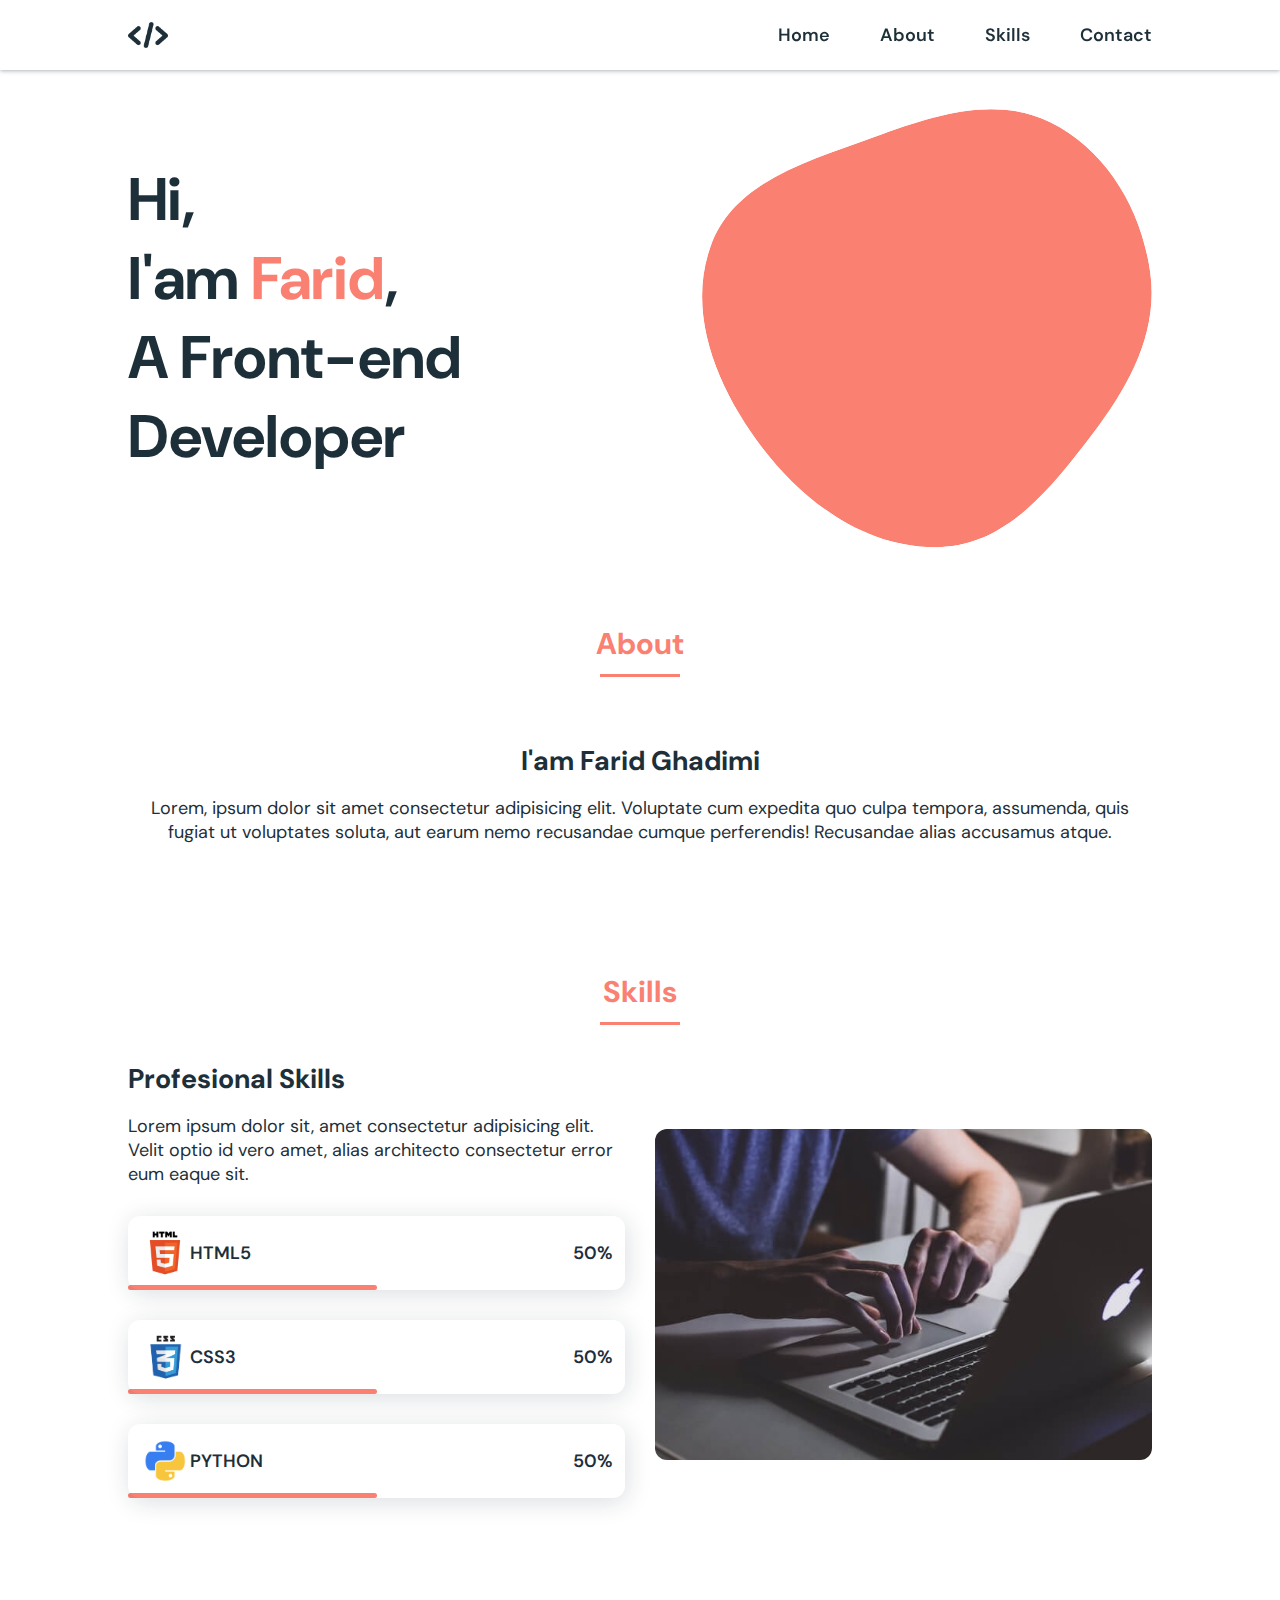
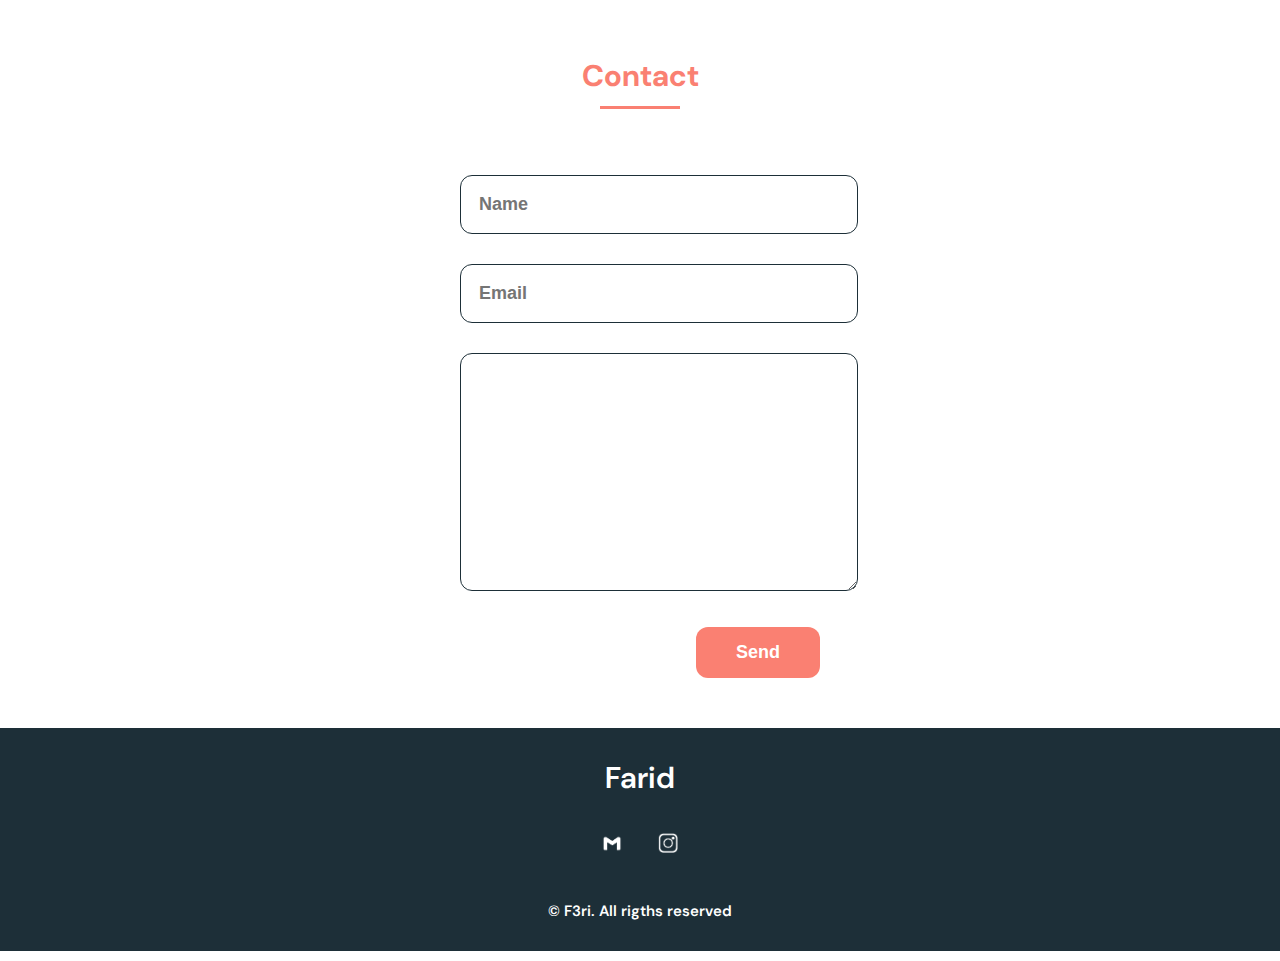
==== HTML.html @ ba0132e1 "reincarnated" ====
<!DOCTYPE html>
<html lang="en">
    <head>
        <meta charset="UTF-8">
        <meta name="viewport" content="width=device-width, initial-scale=1.0">
        <link rel="stylesheet" href="./CSS.css">
        <title>Personal Resume</title>
    </head>
    <body>
        <header class="l-header">
            <nav class="nav bd-grid">
                <div>
                    <img src="./Images/coding icon.png" width="40px" height="30px">
                </div>

                <div class="nav__menu" id="nav-menu">
                    <ul class="nav__list">
                        <li class="nav__item"><a href="#home" class="nav__link active-link">Home</a></li>
                        <li class="nav__item"><a href="#about" class="nav__link">About</a></li>
                        <li class="nav__item"><a href="#skills" class="nav__link">Skills</a></li>
                        <li class="nav__item"><a href="#contact" class="nav__link">Contact</a></li>
                    </ul>
                </div>
                <div class="nav__toggle" id="nav-toggle">
                    <img src="./Images/HTML logo.png">
                    <button class="nav__toggle">Menu</button>
                </div>
            </nav>
        </header>

        <main class="l-main">
            <section class="home bd-grid" id="home">
                <div class="home__data">
                    <h1 class="home__title">Hi,<br>I'am <span class="home__title__color">Farid</span>,<br> A Front-end<br> Developer</h1>
                <div class="home__img">
                    <svg class="home__blob" viewBox="0 0 479 467" xmlns="http://www.w3.org/2000/svg" xmlns:xlink="http://www.w3.org/1999/xlink">
                        <mask id="mask0" mask-type="alpha">
                            <path d="M9.19024 145.964C34.0253 76.5814 114.865 54.7299 184.111 29.4823C245.804 6.98884 311.86 -14.9503 370.735 14.143C431.207 44.026 467.948 107.508 477.191 174.311C485.897 237.229 454.931 294.377 416.506 344.954C373.74 401.245 326.068 462.801 255.442 466.189C179.416 469.835 111.552 422.137 65.1576 361.805C17.4835 299.81 -17.1617 219.583 9.19024 145.964Z"/>
                        </mask>
                        <g mask="url(#mask0)">
                            <path d="M9.19024 145.964C34.0253 76.5814 114.865 54.7299 184.111 29.4823C245.804 6.98884 311.86 -14.9503 370.735 14.143C431.207 44.026 467.948 107.508 477.191 174.311C485.897 237.229 454.931 294.377 416.506 344.954C373.74 401.245 326.068 462.801 255.442 466.189C179.416 469.835 111.552 422.137 65.1576 361.805C17.4835 299.81 -17.1617 219.583 9.19024 145.964Z"/>
                            <image class="home__blob-img" x="85" y="-10" href="./Images/IMG_1759 copy.png"/>
                        </g>
                    </svg>
                </div>
            </section>


            <section class="about section " id="about">
                <h2 class="section-title">About</h2>

                <div class="about__container bd-grid">
                    
                    <div>
                        <h2 class="about__subtitle">I'am Farid Ghadimi</h2>
                        <p class="about__text">Lorem, ipsum dolor sit amet consectetur adipisicing elit. Voluptate cum expedita quo culpa tempora, assumenda, quis fugiat ut voluptates soluta, aut earum nemo recusandae cumque perferendis! Recusandae alias accusamus atque.</p>           
                    </div>                                   
                </div>
            </section>


            <section class="skills section" id="skills">
                <h2 class="section-title">Skills</h2>

                <div class="skills__container bd-grid">          
                    <div>
                        <h2 class="skills__subtitle">Profesional Skills</h2>
                        <p class="skills__text">Lorem ipsum dolor sit, amet consectetur adipisicing elit. Velit optio id vero amet, alias architecto consectetur error eum eaque sit.</p>
                        <div class="skills__data">
                            <div class="skills__names">
                                <i class="skills__img"><img src="./Images/HTML logo.png"></i>
                                <span class="skills__name">HTML5</span>
                            </div>
                            <div class="skills__bar skills__html">

                            </div>
                            <div>
                                <span class="skills__percentage">50%</span>
                            </div>
                        </div>
                        <div class="skills__data">
                            <div class="skills__names">
                                <i class=skills__img><img src="./Images/CSS logo.png"></i>
                                <span class="skills__name">CSS3</span>
                            </div>
                            <div class="skills__bar skills__css">
                                
                            </div>
                            <div>
                                <span class="skills__percentage">50%</span>
                            </div>
                        </div>
                        <div class="skills__data">
                            <div class="skills__names">
                                <i class=skills__img><img src="./Images/Python logo.png"></i>
                                <span class="skills__name">PYTHON</span>
                            </div>
                            <div class="skills__bar skills__py">
                                
                            </div>
                            <div>
                                <span class="skills__percentage">50%</span>
                            </div>
                        </div>
                        
                    </div>
                    
                    <div>              
                        <img src="./Images/work3.jpg" alt="" class="skills__pic">
                    </div>
                </div>
            </section>


            <section class="contact section" id="contact">
                <h2 class="section-title">Contact</h2>

                <div class="contact__container bd-grid">
                    <form action="" class="contact__form">
                        <input type="text" placeholder="Name" class="contact__input">
                        <input type="mail" placeholder="Email" class="contact__input">
                        <textarea name="" id="" cols="0" rows="10" class="contact__input"></textarea>
                        <input type="button" value="Send" class="contact__button button">
                    </form>
                </div>
            </section>
        </main>

        <footer class="footer">
            <p class="footer__title">Farid</p>
            <div class="footer__social">
                <a href="mailto:f3ri.f3nix@gmail.com" class="footer__social__icon"><img src="./Images/Gmail logo.png"></a>
                <a href="https://www.instagram.com/justsomemovieshots?igsh=OGtpeDN1bjRzYXNj&utm_source=qr" class="footer__social__icon"><img src="./Images/Instagram logo.png"></a>
            </div>
            <p class="footer__copy">&copy; F3ri. All rigths reserved</p>
        </footer>
    </body>
</html>
---- CSS.css ----
@import url('https://fonts.googleapis.com/css2?family=DM+Sans:ital,opsz,wght@0,9..40,100..1000;1,9..40,100..1000&display=swap');
:root {
  --header-height: 50px;
  --first-color: salmon;
  --second-color: rgb(29, 47, 56);
  --body-font: "DM Sans";
  --big-font-size: 30px;
  --h2-font-size: 20px;
  --normal-font-size: 18px;
  --smaller-font-size: 15px;
  --mf-1: 18px;
  --mf-2: 30px;
  --mf-3: 40px;
  --mf-4: 50px;
  --z-back: -1;
  --z-fixed: 100;
}
@media screen and (min-width: 968px) {
  :root {
    --big-font-size: 60px;
    --h2-font-size: 30px;
  }
}

html {
  scroll-behavior: smooth;
}

body {
  margin: var(--header-height) 0 0 0;
  font-family: var(--body-font);
  font-size: var(--normal-font-size);
  color: var(--second-color);
}

h1, h2, p {
  margin: 0;
}

ul {
  list-style: none;
}

a {
  text-decoration: none;
}

img {
  max-width: 100%;
  height: auto;
  display: block;
}

.section-title {
  position: relative;
  font-size: var(--h2-font-size);
  color: var(--first-color);
  margin-top: var(--mf-1);
  margin-bottom: var(--mf-2);
  text-align: center;
}
.section-title::after {
  position: absolute;
  content: "";
  width: 64px;
  height: 3px;
  left: 0;
  right: 0;
  margin: auto;
  top: 30px;
  background-color: var(--first-color);
}

.section {
  padding-top: 50px;
  padding-bottom: 30px;
}

.bd-grid {
  max-width: 1024px;
  display: grid;
  margin-left: var(--mf-1);
  margin-right: var(--mf-2);
}

.l-header {
  width: 100%;
  position: fixed;
  top: 0;
  left: 0;
  z-index: var(--z-fixed);
  background-color: #fff;
  box-shadow: 0 1px 4px rgba(29, 47, 56, 0.35);
}

.nav {
  height: var(--header-height);
  display: flex;
  justify-content: space-between;
  align-items: center;
  font-weight: 600;
}
@media screen and (max-width: 767px) {
  .nav__menu {
    position: fixed;
    top: var(--header-height);
    right: -100%;
    width: 80%;
    height: 100%;
    padding: 30px;
    background-color: var(--second-color);
    transition: 0.5s;
  }
  .nav__list{
    display: none;
  }
  .nav__toggle{
    display: block;
  }
}
.nav__item {
  margin-bottom: var(--mf-2);
}
.nav__link {
  position: relative;
  color: #fff;
}
.nav__link:hover {
  position: relative;
}
.nav__link:hover::after {
  position: absolute;
  content: "";
  width: 100%;
  height: 3px;
  left: 0;
  top: 30px;
  background-color: var(--first-color);
}
.nav__toggle {
  color: var(--second-color);
  font-size: 25px;
  cursor: pointer;
  display: none;
}

.show {
  right: 0;
}

.home {
  position: relative;
  row-gap: 80px;
  padding: 60px 0 80px;
}
.home__data {
  align-self: center;
}
.home__title {
  font-size: var(--big-font-size);
  margin-bottom: var(--mf-3);
}
.home__title__color {
  color: var(--first-color);
}
.home__social {
  display: flex;
  flex-direction: column;
}
.home__social-icon {
  width: max-content;
  margin-bottom: var(--mf-1);
  font-size: 22px;
  color: var(--second-color);
}
.home__social-icon:hover {
  color: var(--first-color);
}
.home__img {
  position: absolute;
  right: 0;
  bottom: 0;
  width: 260px;
}
.home__blob {
  fill: var(--first-color);
}
.home__blob-img {
  width: 360px;
}

.button {
  display: inline-block;
  background-color: var(--first-color);
  color: #fff;
  padding: 15px 40px;
  font-weight: 600;
  border-radius: 12px;
  transition: 0.3s;
}
.button:hover {
  box-shadow: 0px 10px 36px rgba(0, 0, 0, 0.35);
}

.about__container {
  row-gap: 30px;
  text-align: center;
}
.about__subtitle {
  margin-bottom: var(--mf-1);
}
.about__img {
  justify-self: center;
}
.about__img img {
  width: 50px;
  border-radius: 12px;
}

.skills__container {
  row-gap: 30px;
  text-align: center;
}
.skills__subtitle {
  margin-bottom: var(--mf-1);
}
.skills__text {
  margin-bottom: var(--mf-2);
}
.skills__data {
  display: flex;
  justify-content: space-between;
  align-items: center;
  position: relative;
  font-weight: 600;
  padding: 12px ;
  margin-bottom: var(--mf-2);
  border-radius: 12px;
  box-shadow: 2px 4px 25px rgba(14, 36, 49, 0.15);
}
.skills__icon {
  font-size: 30px;
  margin-right: var(--mf-1);
  color: var(--first-color);
}
.skills__names {
  display: flex;
  align-items: center;
}
.skills__bar {
  position: absolute;
  left: 0;
  bottom: 0;
  background-color: var(--first-color);
  height: 5px;
  border-radius: 12px;
  z-index: var(--z-back);
}
.skills__img{
  width: 50px;
  height: 50px;
}
.skills__html {
  width: 50%;
}
.skills__css {
  width: 50%;
}
.skills__py {
  width: 50%;
}
.skills__pic {
  border-radius: 12px;
}

.contact__input {
  width: 100%;
  font-size: var(--normal-font-size);
  font-weight: 600;
  padding: 18px;
  border-radius: 12px;
  border: 1.5px solid var(--second-color);
  outline: none;
  margin-bottom: var(--mf-2);
}
.contact__button {
  display: block;
  border: none;
  outline: none;
  font-size: var(--normal-font-size);
  cursor: pointer;
  margin-left: auto;
}

.footer {
  background-color: var(--second-color);
  color: #fff;
  text-align: center;
  font-weight: 600;
  padding: 30px 0;
}
.footer__title {
  font-size: 30px;
  margin-bottom: var(--mf-1);
}
.footer__social {
  margin-bottom: var(--mf-2);
  display: flex;
  justify-content:center
}
.footer__social__icon{
  width: 20px;
  height: 20px;
  margin: var(--mf-1);
}
.footer__icon {
  font-size: 22px;
  color: #fff;
  margin: 0 var(--mf-1);
}
.footer__copy {
  font-size: var(--smaller-font-size);
}

@media screen and (max-width: 320px) {
  .home {
    row-gap: 30px;
  }
  .home__img {
    width: 50px;
  }
}
@media screen and (min-width: 576px) {
  .home {
    padding: 60px 0 30px;
  }
  .home__img {
    width: 300px;
    top: 5%;
  }
  .about__container {
    align-items: center;
  }
  .skills__container {
    grid-template-columns: 0.7fr;
    justify-content: center;
    column-gap: 8px;
  }
  .contact__form {
    width: 360px;
    padding-top: 30px;
  }
  .contact__container {
    justify-items: center;
  }
}
@media screen and (min-width: 768px) {
  body {
    margin: 0;
  }
  .section {
    padding-top: 60px;
    padding-bottom: 50px;
  }
  .section-title {
    margin-bottom: var(--mf-4);
  }
  .section-title::after {
    width: 80px;
    top: 50px;
  }
  .nav {
    height: 70px;
  }
  .nav__list {
    display: flex;
    padding-top: 0;
  }
  .nav__item {
    margin-left: var(--mf-4);
    margin-bottom: 0;
  }
  .nav__toggle {
    display: none;
  }
  .nav__link {
    color: var(--second-color);
  }
  .home {
    padding: 120px 0 30px;
  }
  .home__img {
    width: 400px;
    top: 20%;
  }
  .about__container {
    padding-top: 30px;
  }
  .skills__container {
    grid-template-columns: repeat(2, 1fr);
    column-gap: 30px;
    align-items: center;
    text-align: initial;
  }
}
@media screen and (min-width: 992px) {
  .bd-grid {
    margin-left: auto;
    margin-right: auto;
  }
  .home {
    padding: 160px 0 30px;
  }
  .home__img {
    width: 450px;
  }
}
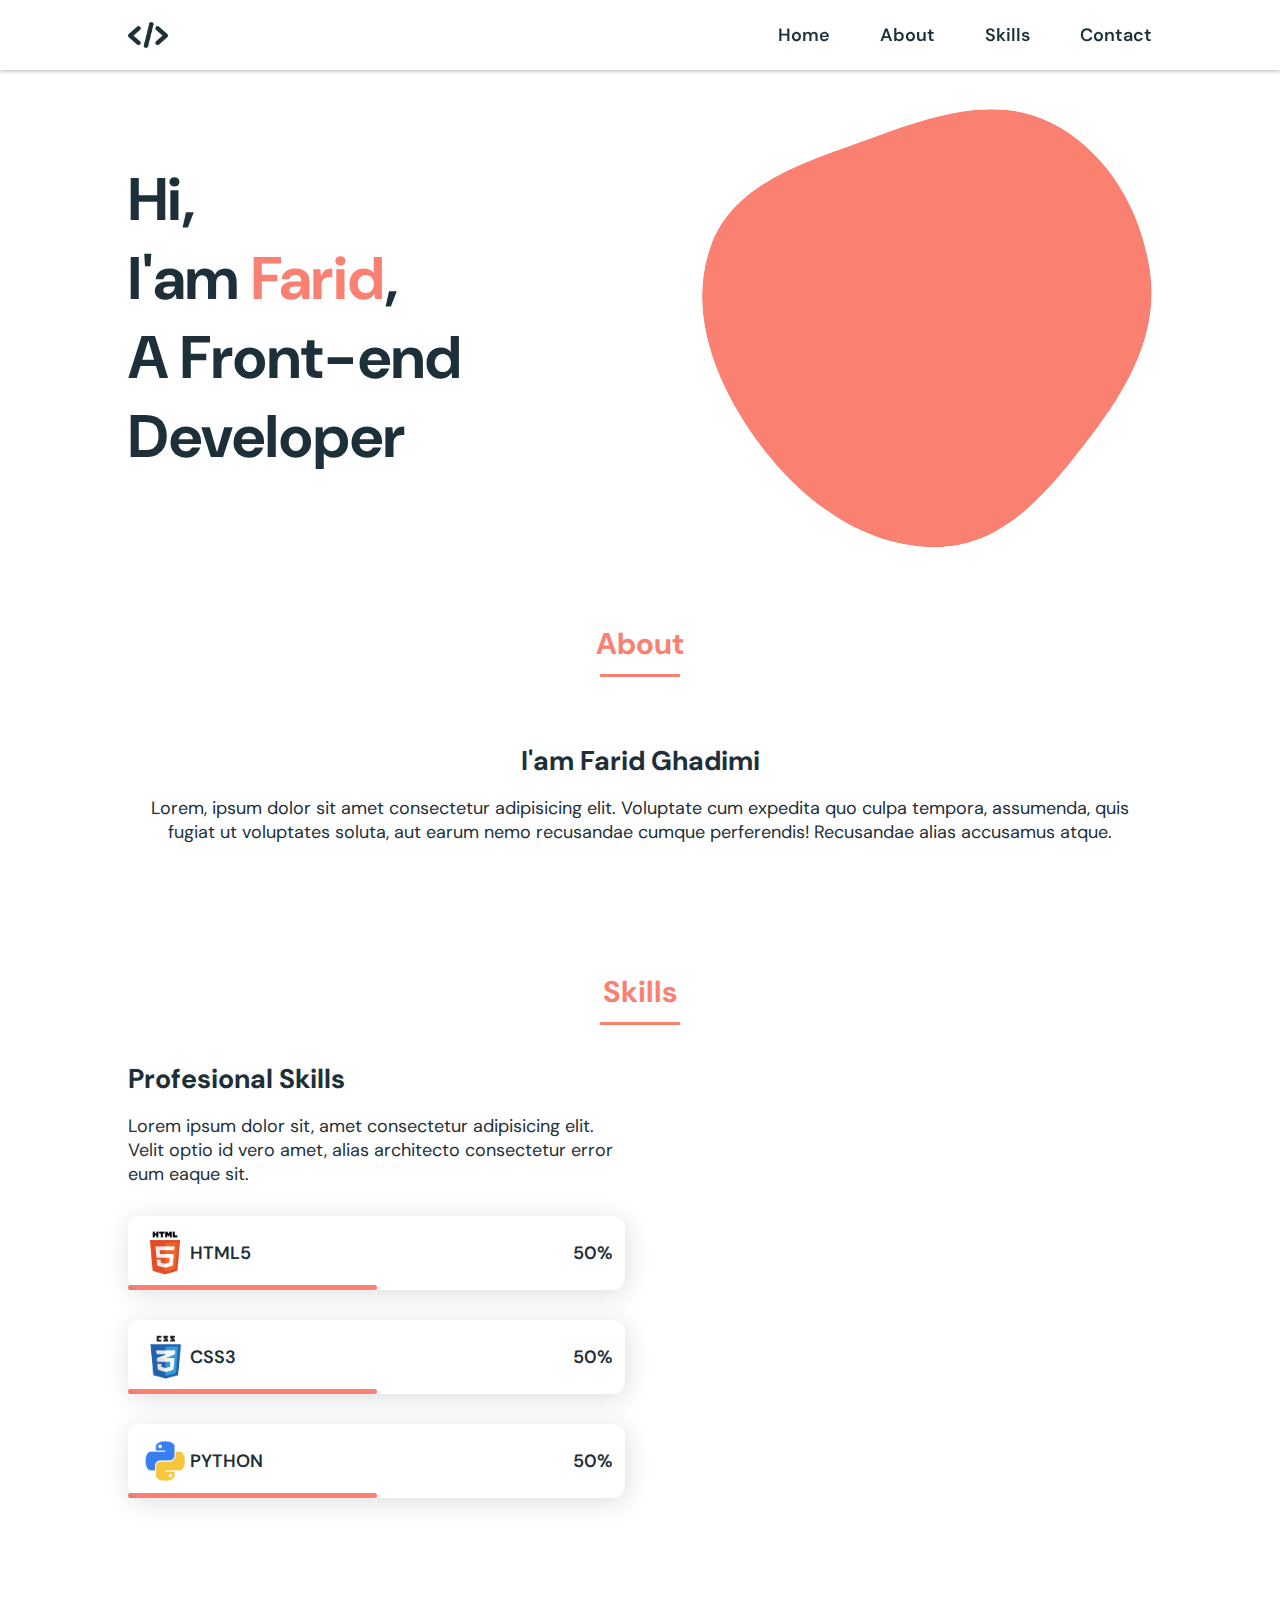
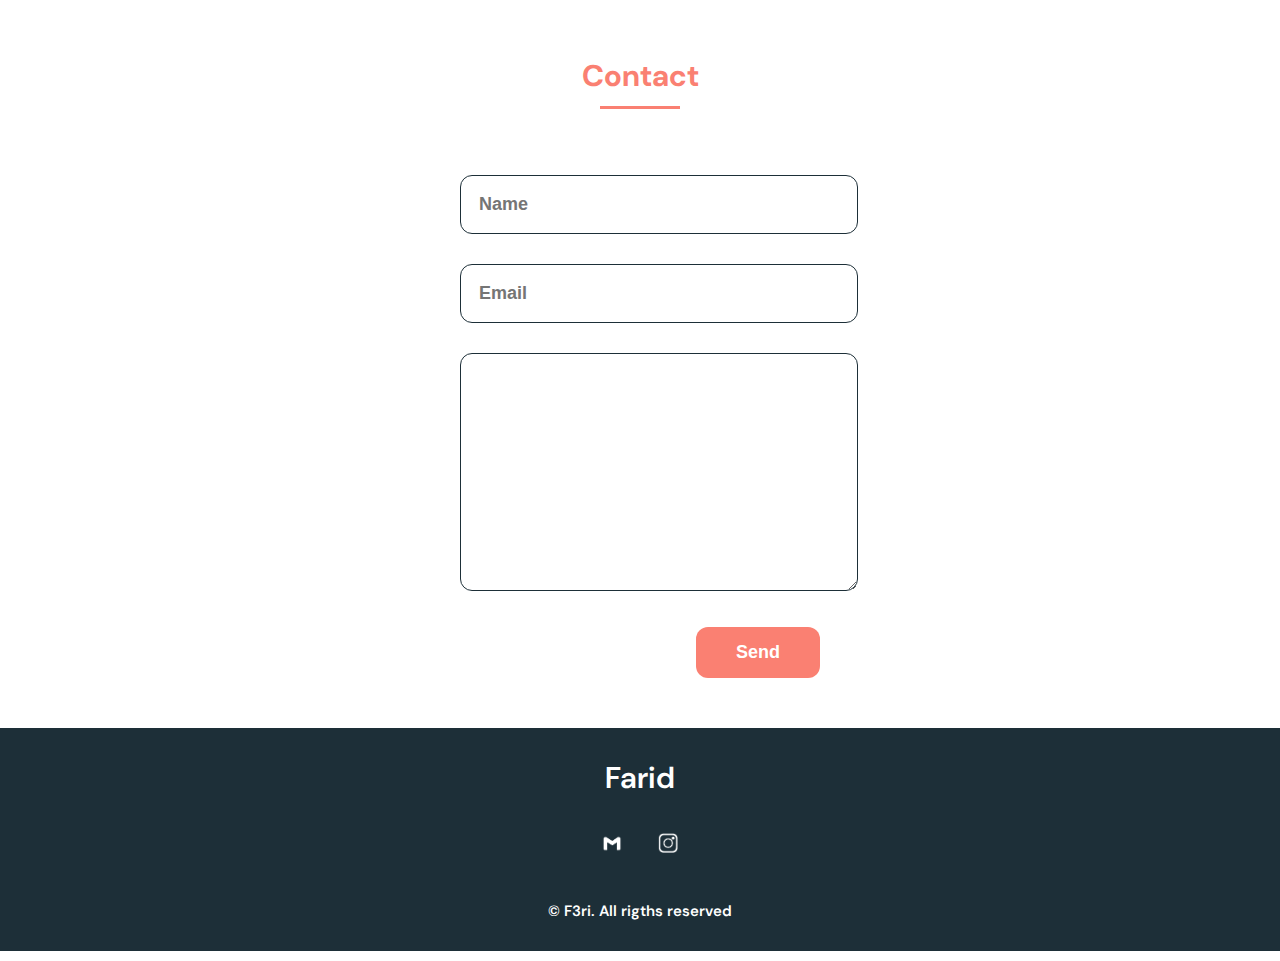
==== commit 57c9ddcf: "fix showing nav in mobile" ====
--- a/HTML.html
+++ b/HTML.html
@@ -22,8 +22,7 @@
                     </ul>
                 </div>
                 <div class="nav__toggle" id="nav-toggle">
-                    <img src="./Images/HTML logo.png">
-                    <button class="nav__toggle">Menu</button>
+                    <button>Menu</button>
                 </div>
             </nav>
         </header>
@@ -106,7 +105,7 @@
                     </div>
                     
                     <div>              
-                        <img src="./Images/work3.jpg" alt="" class="skills__pic">
+                        <img src="./Images/Skills.png" alt="" class="skills__pic">
                     </div>
                 </div>
             </section>
--- a/CSS.css
+++ b/CSS.css
@@ -1,7 +1,7 @@
 @import url('https://fonts.googleapis.com/css2?family=DM+Sans:ital,opsz,wght@0,9..40,100..1000;1,9..40,100..1000&display=swap');
 :root {
   --header-height: 50px;
-  --first-color: salmon;
+  --first-color: #fa8072;
   --second-color: rgb(29, 47, 56);
   --body-font: "DM Sans";
   --big-font-size: 30px;
@@ -100,6 +100,301 @@
   align-items: center;
   font-weight: 600;
 }
+
+.nav__item {
+  margin-bottom: var(--mf-2);
+}
+.nav__link {
+  position: relative;
+  color: #fff;
+}
+.nav__link:hover {
+  position: relative;
+}
+.nav__link:hover::after {
+  position: absolute;
+  content: "";
+  width: 100%;
+  height: 3px;
+  left: 0;
+  top: 30px;
+  background-color: var(--first-color);
+}
+.nav__toggle {
+  color: var(--second-color);
+  font-size: 25px;
+  cursor: pointer;
+  display: none;
+}
+
+.show {
+  right: 0;
+}
+
+.home {
+  position: relative;
+  row-gap: 80px;
+  padding: 60px 0 80px;
+}
+.home__data {
+  align-self: center;
+}
+.home__title {
+  font-size: var(--big-font-size);
+  margin-bottom: var(--mf-3);
+}
+.home__title__color {
+  color: var(--first-color);
+}
+.home__social {
+  display: flex;
+  flex-direction: column;
+}
+.home__social-icon {
+  width: max-content;
+  margin-bottom: var(--mf-1);
+  font-size: 22px;
+  color: var(--second-color);
+}
+.home__social-icon:hover {
+  color: var(--first-color);
+}
+.home__img {
+  position: absolute;
+  right: 0;
+  bottom: 0;
+  width: 260px;
+}
+.home__blob {
+  fill: var(--first-color);
+}
+.home__blob-img {
+  width: 360px;
+}
+
+.button {
+  display: inline-block;
+  background-color: var(--first-color);
+  color: #fff;
+  padding: 15px 40px;
+  font-weight: 600;
+  border-radius: 12px;
+  transition: 0.3s;
+}
+.button:hover {
+  box-shadow: 0px 10px 36px rgba(0, 0, 0, 0.35);
+}
+
+.about__container {
+  row-gap: 30px;
+  text-align: center;
+}
+.about__subtitle {
+  margin-bottom: var(--mf-1);
+}
+.about__img {
+  justify-self: center;
+}
+.about__img img {
+  width: 50px;
+  border-radius: 12px;
+}
+
+.skills__container {
+  row-gap: 30px;
+  text-align: center;
+}
+.skills__subtitle {
+  margin-bottom: var(--mf-1);
+}
+.skills__text {
+  margin-bottom: var(--mf-2);
+}
+.skills__data {
+  display: flex;
+  justify-content: space-between;
+  align-items: center;
+  position: relative;
+  font-weight: 600;
+  padding: 12px ;
+  margin-bottom: var(--mf-2);
+  border-radius: 12px;
+  box-shadow: 2px 4px 25px rgba(14, 36, 49, 0.15);
+}
+.skills__icon {
+  font-size: 30px;
+  margin-right: var(--mf-1);
+  color: var(--first-color);
+}
+.skills__names {
+  display: flex;
+  align-items: center;
+}
+.skills__bar {
+  position: absolute;
+  left: 0;
+  bottom: 0;
+  background-color: var(--first-color);
+  height: 5px;
+  border-radius: 12px;
+  z-index: var(--z-back);
+}
+.skills__img{
+  width: 50px;
+  height: 50px;
+}
+.skills__html {
+  width: 50%;
+}
+.skills__css {
+  width: 50%;
+}
+.skills__py {
+  width: 50%;
+}
+.skills__pic {
+  border-radius: 12px;
+}
+
+.contact__input {
+  width: 100%;
+  font-size: var(--normal-font-size);
+  font-weight: 600;
+  padding: 18px;
+  border-radius: 12px;
+  border: 1.5px solid var(--second-color);
+  outline: none;
+  margin-bottom: var(--mf-2);
+}
+.contact__button {
+  display: block;
+  border: none;
+  outline: none;
+  font-size: var(--normal-font-size);
+  cursor: pointer;
+  margin-left: auto;
+}
+
+.footer {
+  background-color: var(--second-color);
+  color: #fff;
+  text-align: center;
+  font-weight: 600;
+  padding: 30px 0;
+}
+.footer__title {
+  font-size: 30px;
+  margin-bottom: var(--mf-1);
+}
+.footer__social {
+  margin-bottom: var(--mf-2);
+  display: flex;
+  justify-content:center
+}
+.footer__social__icon{
+  width: 20px;
+  height: 20px;
+  margin: var(--mf-1);
+}
+.footer__icon {
+  font-size: 22px;
+  color: #fff;
+  margin: 0 var(--mf-1);
+}
+.footer__copy {
+  font-size: var(--smaller-font-size);
+}
+
+@media screen and (max-width: 320px) {
+  .home {
+    row-gap: 30px;
+  }
+  .home__img {
+    width: 50px;
+  }
+}
+@media screen and (min-width: 576px) {
+  .home {
+    padding: 60px 0 30px;
+  }
+  .home__img {
+    width: 300px;
+    top: 5%;
+  }
+  .about__container {
+    align-items: center;
+  }
+  .skills__container {
+    grid-template-columns: 1fr;
+    justify-content: center;
+    column-gap: 8px;
+  }
+  .contact__form {
+    width: 360px;
+    padding-top: 30px;
+  }
+  .contact__container {
+    justify-items: center;
+  }
+}
+@media screen and (min-width: 768px) {
+  body {
+    margin: 0;
+  }
+  .section {
+    padding-top: 60px;
+    padding-bottom: 50px;
+  }
+  .section-title {
+    margin-bottom: var(--mf-4);
+  }
+  .section-title::after {
+    width: 80px;
+    top: 50px;
+  }
+  .nav {
+    height: 70px;
+  }
+  .nav__list {
+    display: flex;
+    padding-top: 0;
+  }
+  .nav__item {
+    margin-left: var(--mf-4);
+    margin-bottom: 0;
+  }
+  .nav__link {
+    color: var(--second-color);
+  }
+  .home {
+    padding: 120px 0 30px;
+  }
+  .home__img {
+    width: 400px;
+    top: 20%;
+  }
+  .about__container {
+    padding-top: 30px;
+  }
+  .skills__container {
+    grid-template-columns: repeat(2, 1fr);
+    column-gap: 30px;
+    align-items: center;
+    text-align: initial;
+  }
+}
+@media screen and (min-width: 992px) {
+  .bd-grid {
+    margin-left: auto;
+    margin-right: auto;
+  }
+  .home {
+    padding: 160px 0 30px;
+  }
+  .home__img {
+    width: 450px;
+  }
+}
 @media screen and (max-width: 767px) {
   .nav__menu {
     position: fixed;
@@ -115,303 +410,6 @@
     display: none;
   }
   .nav__toggle{
-    display: block;
-  }
-}
-.nav__item {
-  margin-bottom: var(--mf-2);
-}
-.nav__link {
-  position: relative;
-  color: #fff;
-}
-.nav__link:hover {
-  position: relative;
-}
-.nav__link:hover::after {
-  position: absolute;
-  content: "";
-  width: 100%;
-  height: 3px;
-  left: 0;
-  top: 30px;
-  background-color: var(--first-color);
-}
-.nav__toggle {
-  color: var(--second-color);
-  font-size: 25px;
-  cursor: pointer;
-  display: none;
-}
-
-.show {
-  right: 0;
-}
-
-.home {
-  position: relative;
-  row-gap: 80px;
-  padding: 60px 0 80px;
-}
-.home__data {
-  align-self: center;
-}
-.home__title {
-  font-size: var(--big-font-size);
-  margin-bottom: var(--mf-3);
-}
-.home__title__color {
-  color: var(--first-color);
-}
-.home__social {
-  display: flex;
-  flex-direction: column;
-}
-.home__social-icon {
-  width: max-content;
-  margin-bottom: var(--mf-1);
-  font-size: 22px;
-  color: var(--second-color);
-}
-.home__social-icon:hover {
-  color: var(--first-color);
-}
-.home__img {
-  position: absolute;
-  right: 0;
-  bottom: 0;
-  width: 260px;
-}
-.home__blob {
-  fill: var(--first-color);
-}
-.home__blob-img {
-  width: 360px;
-}
-
-.button {
-  display: inline-block;
-  background-color: var(--first-color);
-  color: #fff;
-  padding: 15px 40px;
-  font-weight: 600;
-  border-radius: 12px;
-  transition: 0.3s;
-}
-.button:hover {
-  box-shadow: 0px 10px 36px rgba(0, 0, 0, 0.35);
-}
-
-.about__container {
-  row-gap: 30px;
-  text-align: center;
-}
-.about__subtitle {
-  margin-bottom: var(--mf-1);
-}
-.about__img {
-  justify-self: center;
-}
-.about__img img {
-  width: 50px;
-  border-radius: 12px;
-}
-
-.skills__container {
-  row-gap: 30px;
-  text-align: center;
-}
-.skills__subtitle {
-  margin-bottom: var(--mf-1);
-}
-.skills__text {
-  margin-bottom: var(--mf-2);
-}
-.skills__data {
-  display: flex;
-  justify-content: space-between;
-  align-items: center;
-  position: relative;
-  font-weight: 600;
-  padding: 12px ;
-  margin-bottom: var(--mf-2);
-  border-radius: 12px;
-  box-shadow: 2px 4px 25px rgba(14, 36, 49, 0.15);
-}
-.skills__icon {
-  font-size: 30px;
-  margin-right: var(--mf-1);
-  color: var(--first-color);
-}
-.skills__names {
-  display: flex;
-  align-items: center;
-}
-.skills__bar {
-  position: absolute;
-  left: 0;
-  bottom: 0;
-  background-color: var(--first-color);
-  height: 5px;
-  border-radius: 12px;
-  z-index: var(--z-back);
-}
-.skills__img{
-  width: 50px;
-  height: 50px;
-}
-.skills__html {
-  width: 50%;
-}
-.skills__css {
-  width: 50%;
-}
-.skills__py {
-  width: 50%;
-}
-.skills__pic {
-  border-radius: 12px;
-}
-
-.contact__input {
-  width: 100%;
-  font-size: var(--normal-font-size);
-  font-weight: 600;
-  padding: 18px;
-  border-radius: 12px;
-  border: 1.5px solid var(--second-color);
-  outline: none;
-  margin-bottom: var(--mf-2);
-}
-.contact__button {
-  display: block;
-  border: none;
-  outline: none;
-  font-size: var(--normal-font-size);
-  cursor: pointer;
-  margin-left: auto;
-}
-
-.footer {
-  background-color: var(--second-color);
-  color: #fff;
-  text-align: center;
-  font-weight: 600;
-  padding: 30px 0;
-}
-.footer__title {
-  font-size: 30px;
-  margin-bottom: var(--mf-1);
-}
-.footer__social {
-  margin-bottom: var(--mf-2);
-  display: flex;
-  justify-content:center
-}
-.footer__social__icon{
-  width: 20px;
-  height: 20px;
-  margin: var(--mf-1);
-}
-.footer__icon {
-  font-size: 22px;
-  color: #fff;
-  margin: 0 var(--mf-1);
-}
-.footer__copy {
-  font-size: var(--smaller-font-size);
-}
-
-@media screen and (max-width: 320px) {
-  .home {
-    row-gap: 30px;
-  }
-  .home__img {
-    width: 50px;
-  }
-}
-@media screen and (min-width: 576px) {
-  .home {
-    padding: 60px 0 30px;
-  }
-  .home__img {
-    width: 300px;
-    top: 5%;
-  }
-  .about__container {
-    align-items: center;
-  }
-  .skills__container {
-    grid-template-columns: 0.7fr;
-    justify-content: center;
-    column-gap: 8px;
-  }
-  .contact__form {
-    width: 360px;
-    padding-top: 30px;
-  }
-  .contact__container {
-    justify-items: center;
-  }
-}
-@media screen and (min-width: 768px) {
-  body {
-    margin: 0;
-  }
-  .section {
-    padding-top: 60px;
-    padding-bottom: 50px;
-  }
-  .section-title {
-    margin-bottom: var(--mf-4);
-  }
-  .section-title::after {
-    width: 80px;
-    top: 50px;
-  }
-  .nav {
-    height: 70px;
-  }
-  .nav__list {
-    display: flex;
-    padding-top: 0;
-  }
-  .nav__item {
-    margin-left: var(--mf-4);
-    margin-bottom: 0;
-  }
-  .nav__toggle {
-    display: none;
-  }
-  .nav__link {
-    color: var(--second-color);
-  }
-  .home {
-    padding: 120px 0 30px;
-  }
-  .home__img {
-    width: 400px;
-    top: 20%;
-  }
-  .about__container {
-    padding-top: 30px;
-  }
-  .skills__container {
-    grid-template-columns: repeat(2, 1fr);
-    column-gap: 30px;
-    align-items: center;
-    text-align: initial;
-  }
-}
-@media screen and (min-width: 992px) {
-  .bd-grid {
-    margin-left: auto;
-    margin-right: auto;
-  }
-  .home {
-    padding: 160px 0 30px;
-  }
-  .home__img {
-    width: 450px;
+    display: block !important;
   }
 }